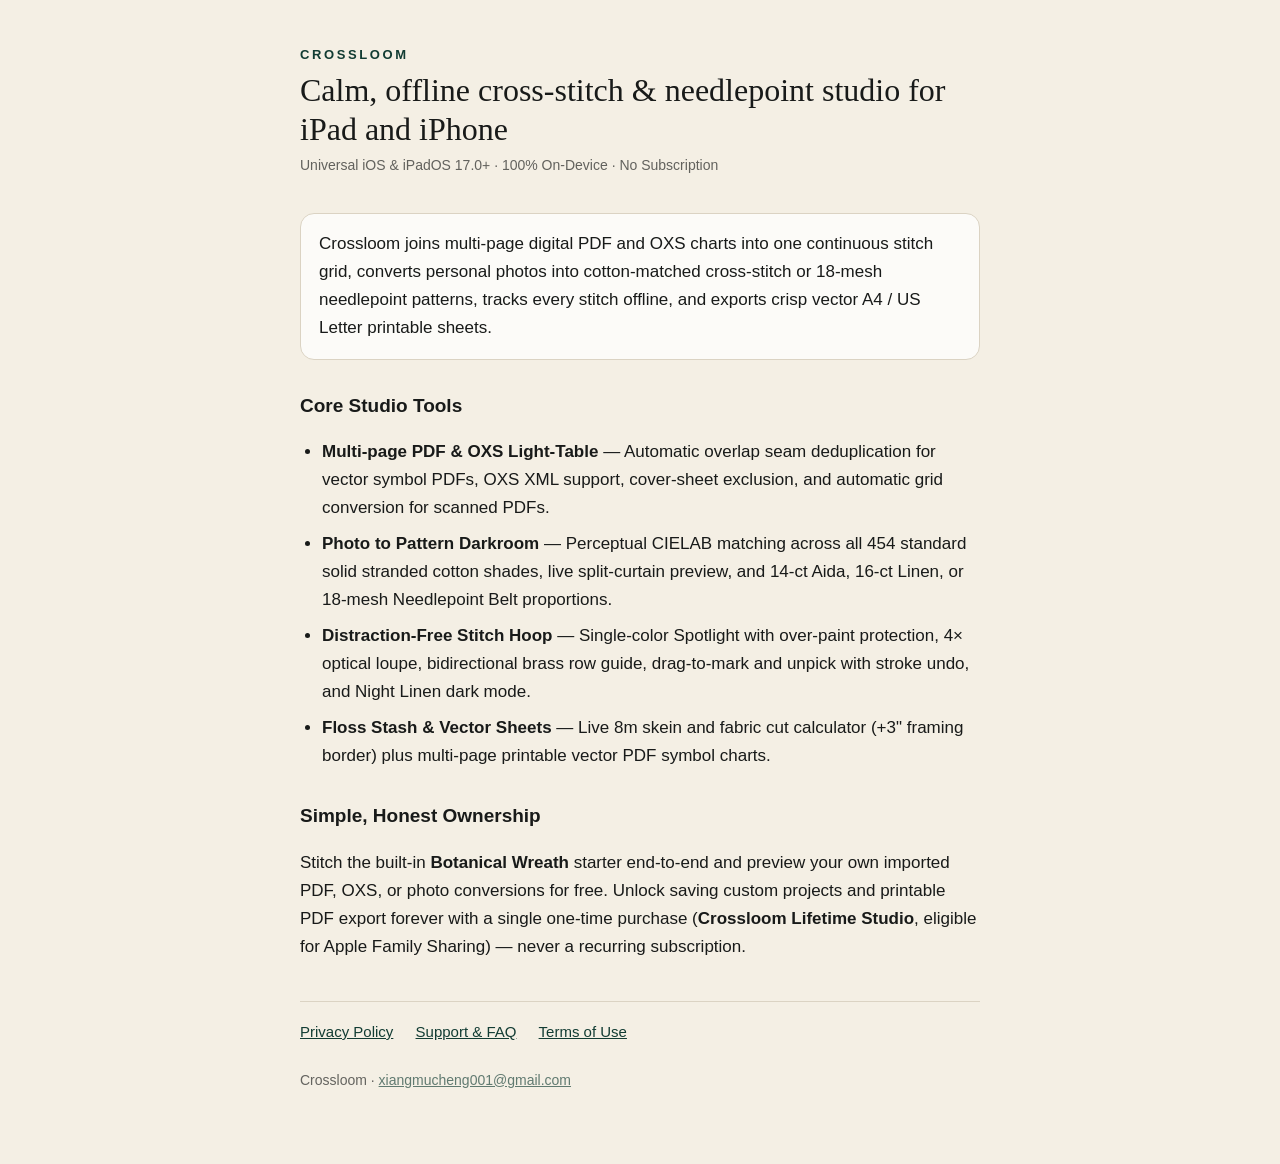
==== index.html @ f5964a26 "feat: publish Crossloom privacy, support, and terms static pages" ====
<!doctype html>
<html lang="en">
<head>
<meta charset="utf-8">
<meta name="viewport" content="width=device-width, initial-scale=1">
<title>Crossloom — Cross Stitch &amp; Needlepoint Studio</title>
<link rel="stylesheet" href="style.css">
</head>
<body>
<main>
<header>
  <p class="brand">Crossloom</p>
  <h1>Calm, offline cross-stitch &amp; needlepoint studio for iPad and iPhone</h1>
  <p class="meta">Universal iOS &amp; iPadOS 17.0+ · 100% On-Device · No Subscription</p>
</header>

<div class="card">
  <p style="margin:0">Crossloom joins multi-page digital PDF and OXS charts into one continuous stitch grid, converts personal photos into cotton-matched cross-stitch or 18-mesh needlepoint patterns, tracks every stitch offline, and exports crisp vector A4 / US Letter printable sheets.</p>
</div>

<h2>Core Studio Tools</h2>
<ul>
  <li><b>Multi-page PDF &amp; OXS Light-Table</b> — Automatic overlap seam deduplication for vector symbol PDFs, OXS XML support, cover-sheet exclusion, and automatic grid conversion for scanned PDFs.</li>
  <li><b>Photo to Pattern Darkroom</b> — Perceptual CIELAB matching across all 454 standard solid stranded cotton shades, live split-curtain preview, and 14-ct Aida, 16-ct Linen, or 18-mesh Needlepoint Belt proportions.</li>
  <li><b>Distraction-Free Stitch Hoop</b> — Single-color Spotlight with over-paint protection, 4× optical loupe, bidirectional brass row guide, drag-to-mark and unpick with stroke undo, and Night Linen dark mode.</li>
  <li><b>Floss Stash &amp; Vector Sheets</b> — Live 8m skein and fabric cut calculator (+3" framing border) plus multi-page printable vector PDF symbol charts.</li>
</ul>

<h2>Simple, Honest Ownership</h2>
<p>Stitch the built-in <b>Botanical Wreath</b> starter end-to-end and preview your own imported PDF, OXS, or photo conversions for free. Unlock saving custom projects and printable PDF export forever with a single one-time purchase (<b>Crossloom Lifetime Studio</b>, eligible for Apple Family Sharing) — never a recurring subscription.</p>

<nav>
  <a href="privacy.html">Privacy Policy</a>
  <a href="support.html">Support &amp; FAQ</a>
  <a href="terms.html">Terms of Use</a>
</nav>
<footer>Crossloom · <a href="mailto:xiangmucheng001@gmail.com">xiangmucheng001@gmail.com</a></footer>
</main>
</body>
</html>
---- style.css ----
:root { color-scheme: light dark; }
* { box-sizing: border-box; }
body {
  margin: 0;
  padding: 0 20px 72px;
  font: 17px/1.65 -apple-system, BlinkMacSystemFont, "Segoe UI", Roboto, sans-serif;
  color: #181a19;
  background: #f4efe4;
}
main { max-width: 680px; margin: 0 auto; }
header { padding: 44px 0 8px; }
.brand {
  font-size: 13px;
  letter-spacing: .2em;
  text-transform: uppercase;
  font-weight: 700;
  color: #123c33;
  margin: 0 0 6px;
}
h1 {
  font: 400 32px/1.2 Georgia, "Times New Roman", serif;
  margin: 0 0 6px;
}
.meta { font-size: 14px; opacity: .66; margin: 0 0 28px; }
h2 { font-size: 19px; margin: 30px 0 8px; }
p, li { color: inherit; }
ol, ul { padding-left: 22px; }
li { margin-bottom: 8px; }
a { color: #123c33; font-weight: 500; }
code {
  font-family: ui-monospace, SFMono-Regular, Menlo, monospace;
  font-size: 14px;
  padding: 2px 6px;
  border-radius: 5px;
  background: rgba(24, 26, 25, 0.07);
}
.card {
  border: 1px solid #dbd3c3;
  border-radius: 14px;
  padding: 16px 18px;
  background: #fcfbf8;
  margin-bottom: 20px;
}
nav {
  margin-top: 40px;
  padding-top: 18px;
  border-top: 1px solid #dbd3c3;
  font-size: 15px;
}
nav a { margin-right: 18px; }
footer { margin-top: 24px; font-size: 14px; opacity: .65; }

@media (prefers-color-scheme: dark) {
  body { color: #ede8dc; background: #121514; }
  .brand, a { color: #7ec4b1; }
  code { background: rgba(255, 255, 255, 0.1); }
  .card { background: #1b201e; border-color: #2c3430; }
  nav { border-top-color: #2c3430; }
}
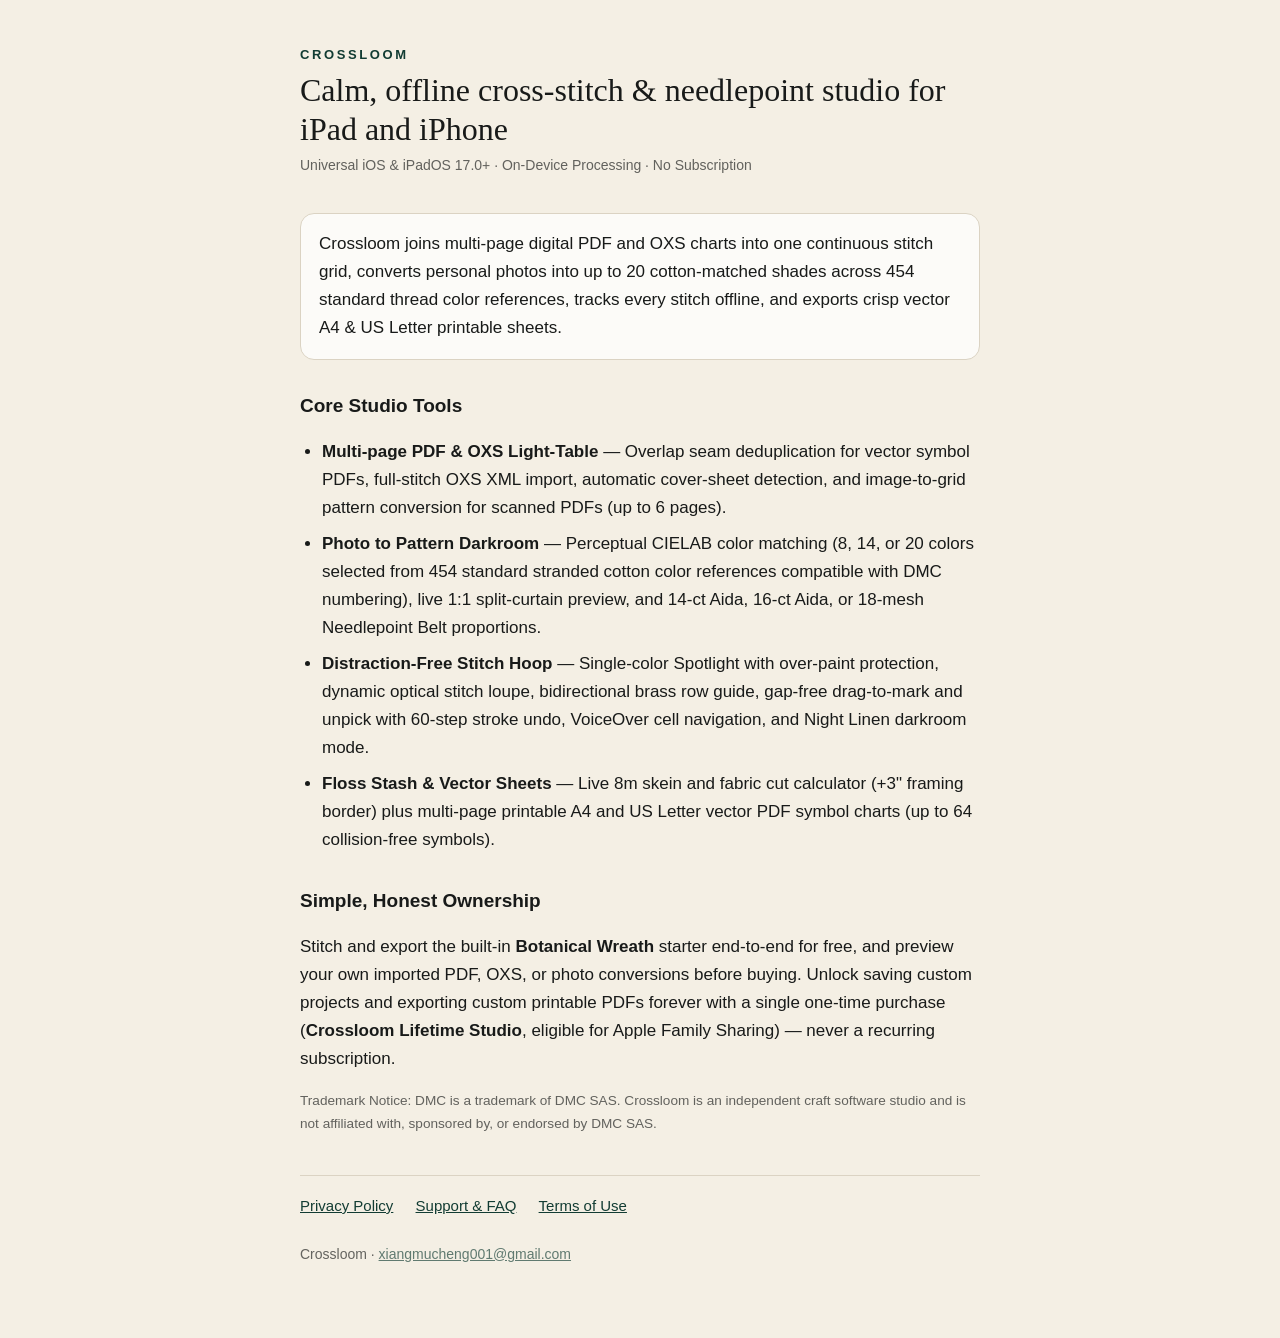
==== commit fab57b2e: "docs(legal): align privacy backup/support disclosures, A4/Letter guide, and DMC trademark notice" ====
--- a/index.html
+++ b/index.html
@@ -11,23 +11,25 @@
 <header>
   <p class="brand">Crossloom</p>
   <h1>Calm, offline cross-stitch &amp; needlepoint studio for iPad and iPhone</h1>
-  <p class="meta">Universal iOS &amp; iPadOS 17.0+ · 100% On-Device · No Subscription</p>
+  <p class="meta">Universal iOS &amp; iPadOS 17.0+ · On-Device Processing · No Subscription</p>
 </header>
 
 <div class="card">
-  <p style="margin:0">Crossloom joins multi-page digital PDF and OXS charts into one continuous stitch grid, converts personal photos into cotton-matched cross-stitch or 18-mesh needlepoint patterns, tracks every stitch offline, and exports crisp vector A4 / US Letter printable sheets.</p>
+  <p style="margin:0">Crossloom joins multi-page digital PDF and OXS charts into one continuous stitch grid, converts personal photos into up to 20 cotton-matched shades across 454 standard thread color references, tracks every stitch offline, and exports crisp vector A4 &amp; US Letter printable sheets.</p>
 </div>
 
 <h2>Core Studio Tools</h2>
 <ul>
-  <li><b>Multi-page PDF &amp; OXS Light-Table</b> — Automatic overlap seam deduplication for vector symbol PDFs, OXS XML support, cover-sheet exclusion, and automatic grid conversion for scanned PDFs.</li>
-  <li><b>Photo to Pattern Darkroom</b> — Perceptual CIELAB matching across all 454 standard solid stranded cotton shades, live split-curtain preview, and 14-ct Aida, 16-ct Linen, or 18-mesh Needlepoint Belt proportions.</li>
-  <li><b>Distraction-Free Stitch Hoop</b> — Single-color Spotlight with over-paint protection, 4× optical loupe, bidirectional brass row guide, drag-to-mark and unpick with stroke undo, and Night Linen dark mode.</li>
-  <li><b>Floss Stash &amp; Vector Sheets</b> — Live 8m skein and fabric cut calculator (+3" framing border) plus multi-page printable vector PDF symbol charts.</li>
+  <li><b>Multi-page PDF &amp; OXS Light-Table</b> — Overlap seam deduplication for vector symbol PDFs, full-stitch OXS XML import, automatic cover-sheet detection, and image-to-grid pattern conversion for scanned PDFs (up to 6 pages).</li>
+  <li><b>Photo to Pattern Darkroom</b> — Perceptual CIELAB color matching (8, 14, or 20 colors selected from 454 standard stranded cotton color references compatible with DMC numbering), live 1:1 split-curtain preview, and 14-ct Aida, 16-ct Aida, or 18-mesh Needlepoint Belt proportions.</li>
+  <li><b>Distraction-Free Stitch Hoop</b> — Single-color Spotlight with over-paint protection, dynamic optical stitch loupe, bidirectional brass row guide, gap-free drag-to-mark and unpick with 60-step stroke undo, VoiceOver cell navigation, and Night Linen darkroom mode.</li>
+  <li><b>Floss Stash &amp; Vector Sheets</b> — Live 8m skein and fabric cut calculator (+3" framing border) plus multi-page printable A4 and US Letter vector PDF symbol charts (up to 64 collision-free symbols).</li>
 </ul>
 
 <h2>Simple, Honest Ownership</h2>
-<p>Stitch the built-in <b>Botanical Wreath</b> starter end-to-end and preview your own imported PDF, OXS, or photo conversions for free. Unlock saving custom projects and printable PDF export forever with a single one-time purchase (<b>Crossloom Lifetime Studio</b>, eligible for Apple Family Sharing) — never a recurring subscription.</p>
+<p>Stitch and export the built-in <b>Botanical Wreath</b> starter end-to-end for free, and preview your own imported PDF, OXS, or photo conversions before buying. Unlock saving custom projects and exporting custom printable PDFs forever with a single one-time purchase (<b>Crossloom Lifetime Studio</b>, eligible for Apple Family Sharing) — never a recurring subscription.</p>
+
+<p class="meta" style="font-size:0.85rem">Trademark Notice: DMC is a trademark of DMC SAS. Crossloom is an independent craft software studio and is not affiliated with, sponsored by, or endorsed by DMC SAS.</p>
 
 <nav>
   <a href="privacy.html">Privacy Policy</a>
